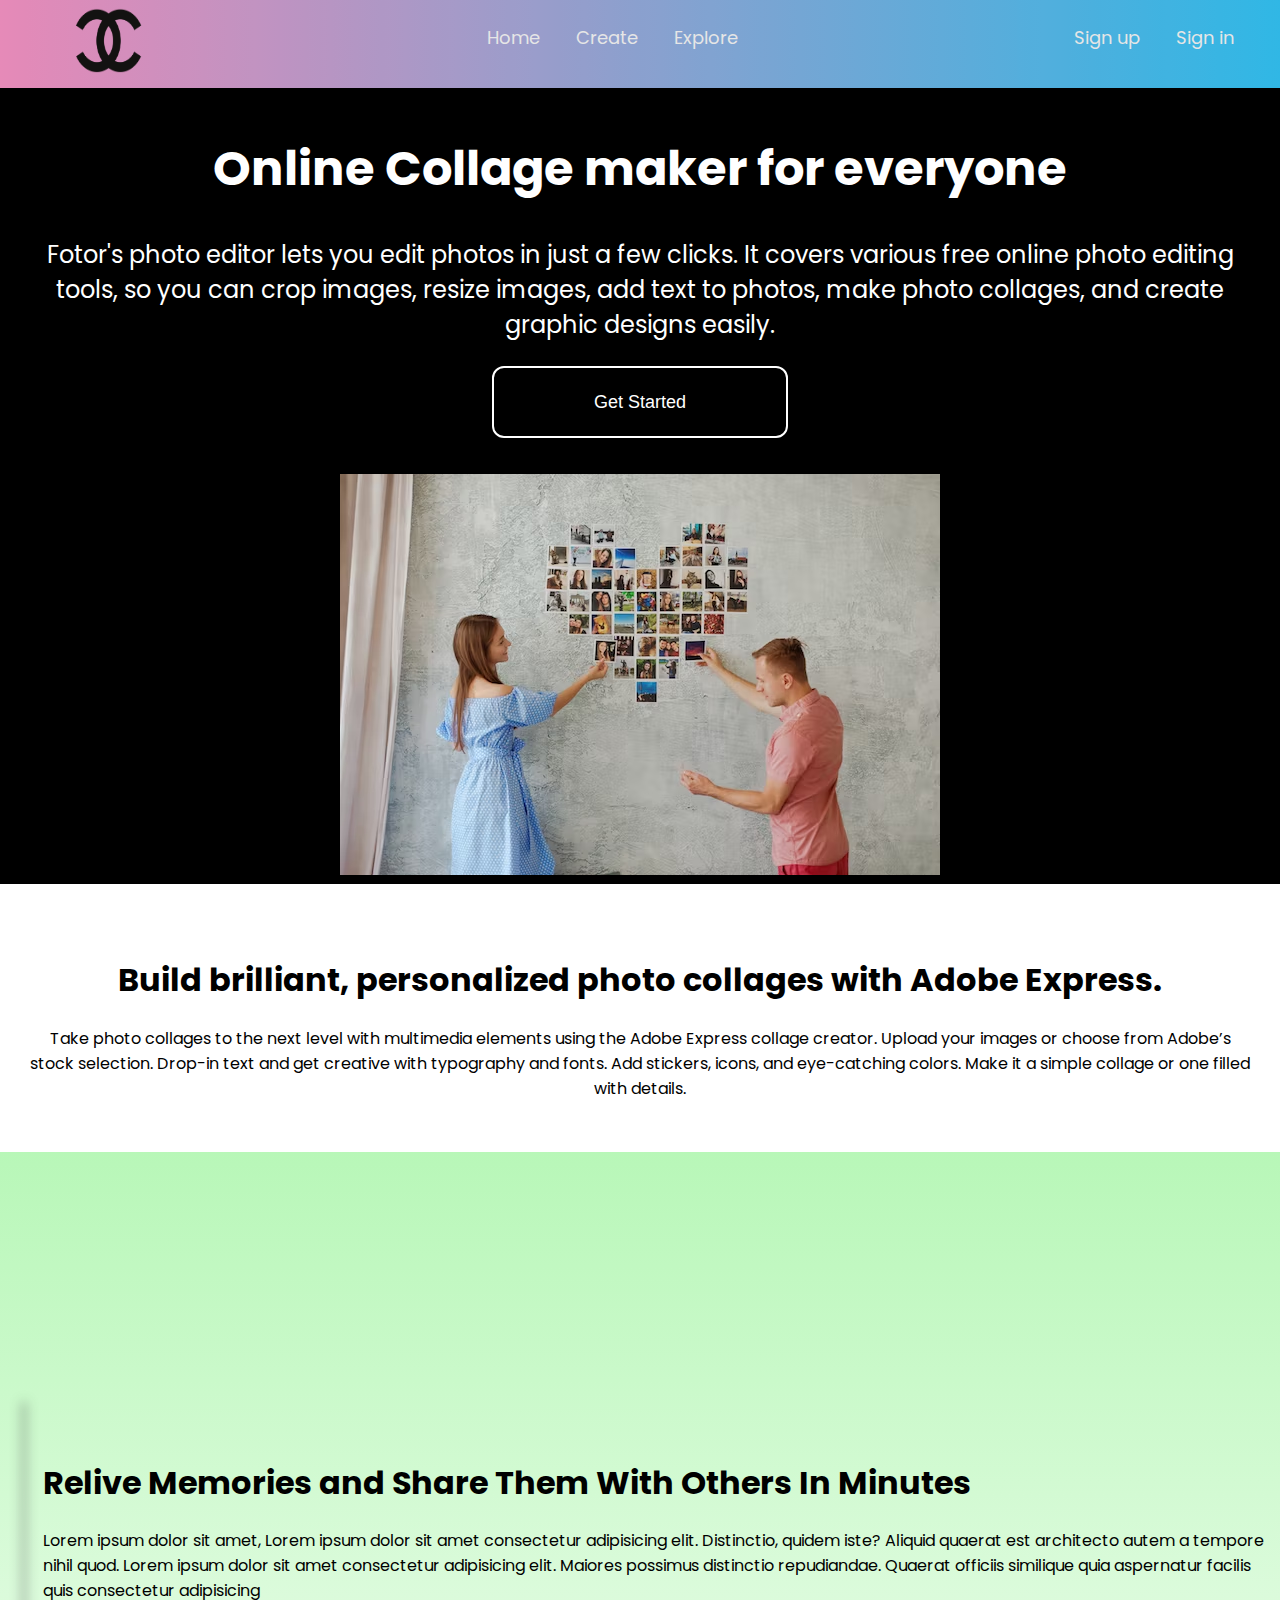
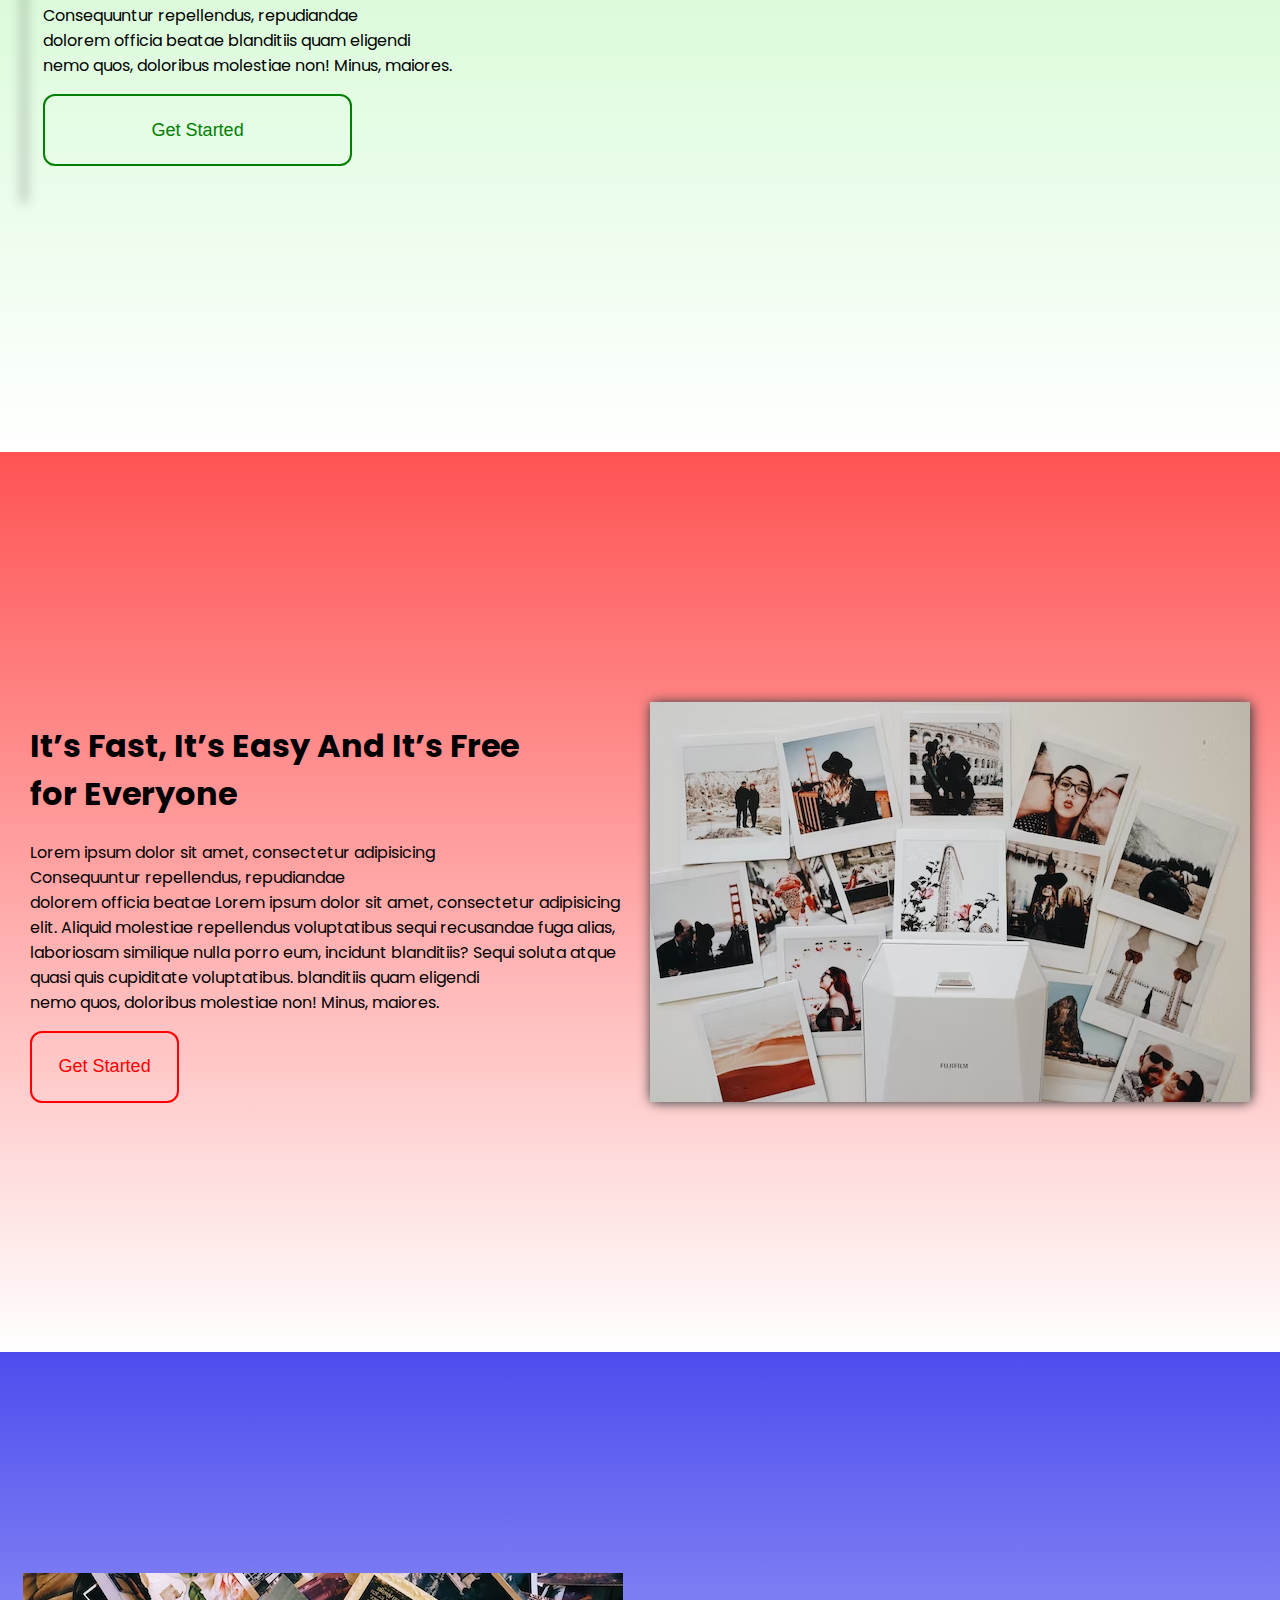
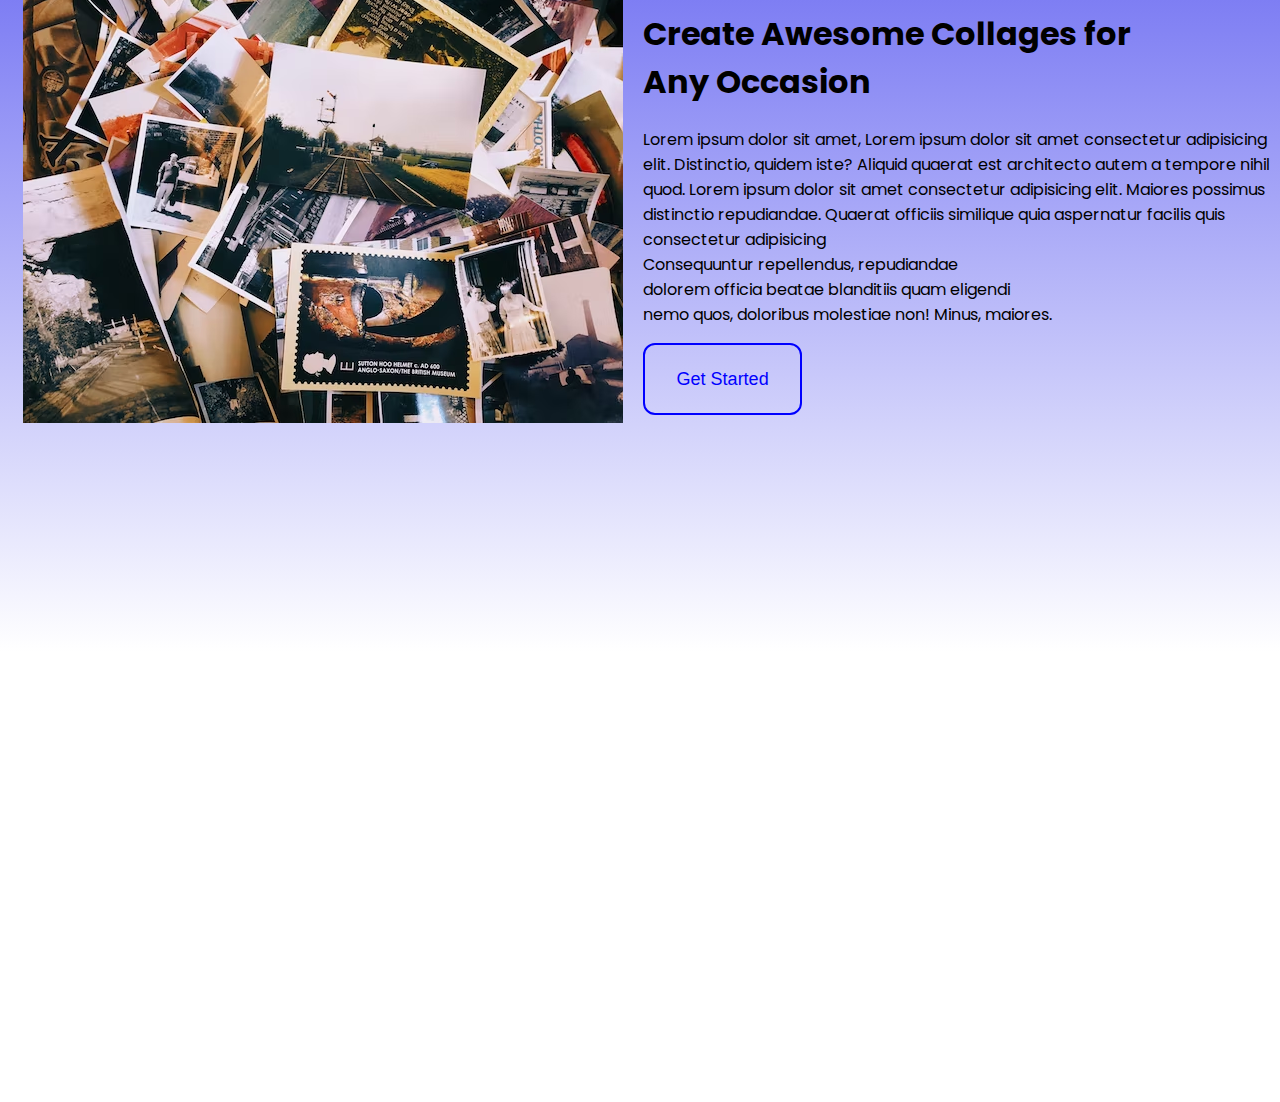
==== index.html @ 94524cd7 "Add files via upload" ====
<!DOCTYPE html>
<html lang="en">
<head>
    <meta charset="UTF-8">
    <meta http-equiv="X-UA-Compatible" content="IE=edge">
    <meta name="viewport" content="width=device-width, initial-scale=1.0">
    <title>Document</title>
    <link href="https://fonts.googleapis.com/css2?family=Poppins:wght@300&display=swap" rel="stylesheet">
    <link rel="stylesheet" href="frontend.css">
    <link rel="stylesheet" href="animation.css">
</head>
<body>
    <header class="container">
        <nav class="navbar">
            <div class="left">
                <img src="logo3.png" alt="Image not found" class="logo">
            </div>
            <div class="center" >
                <ul>
                    <li class="items1 hover"><a href="/index.html" class="navbtn">Home</a></li>
                    <li class="items1 hover"><a href="CollageFinal.html" class="navbtn">Create</a></li>
                    <li class="items1 hover"><a href="/text" class="navbtn">Explore</a></li>
                </ul>
            </div>
            <div class="right">
                <ul>
                    <li class="class hover"><a href="Sign up.html">Sign up</a></li>
                    <li class="class hover"><a href="Sign in.html">Sign in</a></li>
                </ul>
            </div>
        </nav>
    </header>
    <div class="container1">
        <div class="inside1">
            <div class="written">
                <h1 class="write1">Online Collage maker for everyone</h1>
                <p class="write2">Fotor's photo editor lets you edit photos in just a few clicks. It covers various free online photo editing <br> tools, so you can crop images, resize images, add text to photos, make photo collages, and create <br> graphic designs easily.</p>
                <button class="button1">
                    <div class="anchor">
                        <a href="CollageFinal.html" class="btna clg">Get Started</a>
                    </div>
                    </button>
            </div>
            <div class="written"></div>
            <img src="photo 5.avif" alt="" class="image1">
        </div>
    </div>
    <script src="/frontend.js"></script>
    <div class="space"></div>
    <div class="between1">
        <h1>Build brilliant, personalized photo collages with Adobe Express.</h1>
        <p>Take photo collages to the next level with multimedia elements using the Adobe Express collage creator. Upload your images or choose from Adobe’s <br> stock selection. Drop-in text and get creative with typography and fonts. Add stickers, icons, and eye-catching colors. Make it a simple collage or one filled <br> with details.</p>
    </div>
    <div class="inside2">
        <div class="image2">
            <img class=img2 src="Images/premium_photo-1661645573583-72f4219e1945.avif" alt="">
        </div>
        <div class="written2">
            <h1>Relive Memories and Share Them With Others In Minutes</h1>
            <p>Lorem ipsum dolor sit amet, Lorem ipsum dolor sit amet consectetur adipisicing elit. Distinctio, quidem iste? Aliquid quaerat est architecto autem a tempore nihil quod. Lorem ipsum dolor sit amet consectetur adipisicing elit. Maiores possimus distinctio repudiandae. Quaerat officiis similique quia aspernatur facilis quis <facere class="lorem20"></facere> consectetur adipisicing <br> Consequuntur repellendus, repudiandae <br> dolorem officia beatae blanditiis quam eligendi <br>nemo quos, doloribus molestiae non! Minus, maiores.</p>
            <button class="btn1"><a href="CollageFinal.html" class="btn1a clg">Get Started</a></button>
        </div>
    </div>
    <div class="space"></div>
    <div class="inside3">
        <div class="written3">
            <h1>It’s Fast, It’s Easy And It’s Free <br> for Everyone</h1>
            <p>Lorem ipsum dolor sit amet, consectetur adipisicing  <br> Consequuntur repellendus, repudiandae <br> dolorem officia beatae Lorem ipsum dolor sit amet, consectetur adipisicing elit. Aliquid molestiae repellendus voluptatibus sequi recusandae fuga alias, laboriosam similique nulla porro eum, incidunt blanditiis? Sequi soluta atque quasi quis cupiditate voluptatibus. blanditiis quam eligendi <br>nemo quos, doloribus molestiae non! Minus, maiores.</p>
            <button class="btn2"><a href="CollageFinal.html" class="btn2a clg">Get Started</a></button>
        </div>
        <div class="image3">
            <img src="photo3.avif" alt="">
        </div>
    </div>
    <div class="space"></div>
    <div class="inside4">
        <div class="image4">
            <img src="photo4.avif" alt="" class="img4">
        </div>
        <div class="written4">
            <h1 class="SEE" onscroll="pixel()">Create Awesome Collages for <br> Any Occasion</h1>
            <p>Lorem ipsum dolor sit amet, Lorem ipsum dolor sit amet consectetur adipisicing elit. Distinctio, quidem iste? Aliquid quaerat est architecto autem a tempore nihil quod. Lorem ipsum dolor sit amet consectetur adipisicing elit. Maiores possimus distinctio repudiandae. Quaerat officiis similique quia aspernatur facilis quis <facere class="lorem20"></facere> consectetur adipisicing <br> Consequuntur repellendus, repudiandae <br> dolorem officia beatae blanditiis quam eligendi <br>nemo quos, doloribus molestiae non! Minus, maiores.</p>
            <button class="btn3"><a href="CollageFinal.html" class="btn3a clg">Get Started</a></button>
        </div> 
    </div>
</body>
</html>
---- frontend.css ----
body{
    margin: 0px;
    padding: 0px;
    font-family: 'Poppins';
    background-color: black;
    color: rgb(255, 255, 255);
}
.navbar{
    display: flex;
    justify-content: center;
    padding: 8px;
    position: fixed;
    width: 100%;
    pointer-events: auto;
    background: linear-gradient(to left, #33ccff 0%, #ff99cc 100%);
    opacity: 0.9;
}

a{
    text-decoration: none;
    color: rgb(255, 255, 255);
    font-size: large;
}

.button{
    font-size: 15px;
}

/* This is for narvbar list */
.navbar li{
    list-style: none;
    margin-left: 36px;
}

/* This is center navbar */
.center ul{
    display: flex;
    margin-inline: 260px;
}

/* This is right navabr  */
.right ul{
    display: flex;
}

/* This is logo image */
.logo{
    height: 65px;
    width: 88px;
    /* margin-left: 53px; */
}

.container1{
    display: flex;
    justify-content: center;
}

.container::before{
    content: ' ';
    background: url('https://images.pexels.com/photos/1266808/pexels-photo-1266808.jpeg?auto=compress&cs=tinysrgb&w=1260&h=750&dpr=2') no-repeat center center/cover;
    position: absolute;
    width: 100%;
    height: 160%;
    z-index: -1;
    opacity: 0.8;
}

/* for page 1 written */
.inside1{
    text-align: center;
    font-size:x-large;
    margin-top: 1%;
}

.button1{
    width: 25%;
    height: 8vh;
    font-size: large;
    border-radius: 12px;
    background: none;
    color: rgb(255, 255, 255);
    border: 2px solid rgb(255, 255, 255);
}


.button1:hover{
    cursor: pointer;
    color: blue;
    background-color: rgb(255, 255, 255);
    border: 3px solid rgb(255, 255, 255);
    transition: 0.5s;
}
.btna:hover{
    cursor: pointer;
    color: blue;
    transition: 0.5s;
}

.btna{
    display: inline-block;
    padding-left: 90px;
    padding-right: 90px;
    padding-top: 10px;
    padding-bottom: 10px;
    color: rgb(255, 255, 255);
    font-style: none;
}


.button{
    width: 120px;
    height: 32px;
    border: 3px solid #0000ff;
    background-color: #0000ff;
    border-radius: 5px;
    color: #ffffff;
    text-decoration: none;
    position: relative;
    bottom: 4px;
    font-size: 15px;
}

.button:hover{
    background-color: white;
    border: 3px solid white;
    color: #0000ff;
    cursor: pointer;
}

.image1{
    margin-top: 3%;
}


/* This is between */
.space{
    background-color: white;
    background: white;
    height: 20%;
    z-index: -1;
}
.space::before{
    content: ' ';
    background: white;
    position: absolute;
    width: 100%;
    height: 150%;
    z-index: -1;
}
.between1{
    padding-top: 4%;
    text-align: center;
    /* background-color: white; */
    z-index: -1;
    background-color: white;
    color: black;
    margin-bottom: 4%;
}

/* This is second page  */
 
.inside2{
    display: flex;
    justify-content: end;
    padding-left: 23px;
    height: 100vh;
    align-items: center;
    color: rgb(0, 0, 0);
    background-image: linear-gradient(#b8f7b8, white);
}
/* .inside2::before{
    content:" ";
    background: url('/Images/collage.jpg') no-repeat center center/cover;
    position: absolute;
    z-index: -6;
    height: 100%;
    width: 100%;
    opacity: 0.5;
}  */


/* This is second page written  */
.written2{
    padding-left: 20px;
}

/* This is second page image1  */
.image2{
    box-shadow: 1px 1px 12px 1px#3a3c3d;
    height: 399px;
    border-radius: 6px;
}

.space::before{
    content: ' ';
    background: white;
    position: absolute;
    width: 100%;
    height: 150%;
    z-index: -1;
}
/* This is third page  */
.inside3{
    display: flex;
    justify-content: center;
    height: 100vh;
    align-items: center;
    padding-left: 30px;
    padding-right: 30px;
    color: rgb(0, 0, 0);
    background-image: linear-gradient(#ff5353, white);
}
/* .inside3::before{
    content:" ";
    background: url('/Images/photo4.avif') no-repeat center center/cover;
    position: absolute;
    z-index: -4;
    height: 100%;
    width: 100%;
    opacity: 0.5;
    right: 0px;
    left: 0px;
}  */

/* This is third page written  */
.written3{
    padding-right: 23px;
    color: rgb(0, 0, 0);
}

/* This is Third page image1  */
.image3{
    box-shadow: 1px 1px 12px 1px#3a3c3d;
    height: 399px;
    border-radius: 6px;
}

.space::before{
    content: ' ';
    background: white;
    position: absolute;
    width: 100%;
    height: 150%;
    z-index: -1;
}
/* This is second page  */
 
.inside4{
    display: flex;
    justify-content: end;
    padding-left: 23px;
    height: 100vh;
    align-items: center;
    color: rgb(0, 0, 0);
    background-image: linear-gradient(#4d4def, white);
    
}
/* .inside4::before{
    content:" ";
    background: url('/Images/photo6.avif') no-repeat center center/cover;
    position: absolute;
    z-index: -6;
    height: 100%;
    width: 100%;
    opacity: 0.5;
}  */

/* This is fourth page written  */
.written4{
    padding-left: 20px;
}

.btn1{
    width: 25%;
    height: 8vh;
    font-size: large;
    border-radius: 12px;
    background: none;
    color: green;
    border: 2px solid green;
}

.btn1:hover{
    cursor: pointer;
    color: blue;
    background-color: rgb(255, 255, 255);
    border: 3px solid rgb(255, 255, 255);
    transition: 0.5s;
}

.btn1a{
    color: green;
}

.btn3{
    width: 25%;
    height: 8vh;
    font-size: large;
    border-radius: 12px;
    background: none;
    color: blue;
    border: 2px solid blue;
}
.btn3a{
    color: blue;
}

.btn3:hover{
    cursor: pointer;
    color: blue;
    background-color: rgb(255, 255, 255);
    border: 3px solid rgb(255, 255, 255);
    transition: 0.5s;
}

.btn2{
    width: 25%;
    height: 8vh;
    font-size: large;
    border-radius: 12px;
    background: none;
    color: red;
    border: 2px solid red;
}

.btn2:hover{
    cursor: pointer;
    color: blue;
    background-color: rgb(255, 255, 255);
    border: 3px solid rgb(255, 255, 255);
    transition: 0.5s;
}

.btn2a{
    color: red;
}

.hover:hover{
    color: red;
}

a:hover{
    color: grey;
}
---- animation.css ----
/* page1 wriiten  */

.inside1{
    animation-name: displayss;
    animation-duration: 0.5s;
    animation-fill-mode: forwards;
    /* animation-delay: 0.5s; */
    animation-timing-function: ease-out;
    position: relative;
}
@keyframes displayss {
    from {
        top: 1250px;
    }
    to {
        top: 0px;
    }
}

/* navbar  */

.navbar{
    animation-name: displays;
    animation-duration: 0.5s;
    animation-fill-mode: forwards;
    /* animation-delay: 0.5s; */
    animation-timing-function: ease-out;
    position: relative;
}
@keyframes displays {
    from {
        bottom: 1250px;
    }
    to {
        bottom: 0px;
    }
}

.popup{
    animation-name: displayss;
    animation-duration: 0.5s;
    animation-fill-mode: forwards;
    /* animation-delay: 0.5s; */
    animation-timing-function: ease-out;
    position: relative;
}
@keyframes displayss {
    from {
        top: 1250px;
    }
    to {
        top: 0px;
    }
}


.boxLeft{
    animation-name: displaysss;
    animation-duration: 0.5s;
    animation-fill-mode: forwards;
    /* animation-delay: 0.5s; */
    animation-timing-function: ease-out;
    position: relative;
}
@keyframes displaysss {
    from {
        right: 1250px;
    }
    to {
        right: 0px;
    }
}
.boxCenter1{
    animation-name: displayssss;
    animation-duration: 0.5s;
    animation-fill-mode: forwards;
    /* animation-delay: 0.5s; */
    animation-timing-function: ease-out;
    position: relative;
}
@keyframes displayssss {
    from {
        right: 1250px;
    }
    to {
        right: 0px;
    }
}

.boxCenter2{
    animation-name: displayssssss;
    animation-duration: 0.5s;
    animation-fill-mode: forwards;
    /* animation-delay: 0.5s; */
    animation-timing-function: ease-out;
    position: relative;
}
@keyframes displayssssss {
    from {
        right: 1250px;
    }
    to {
        right: 0px;
    }
}


.boxCenter3{
    animation-name: displaysssss;
    animation-duration: 0.5s;
    animation-fill-mode: forwards;
    /* animation-delay: 0.5s; */
    animation-timing-function: ease-out;
    position: relative;
}
@keyframes displaysssss {
    from {
        right: 1250px;
    }
    to {
        right: 0px;
    }
}
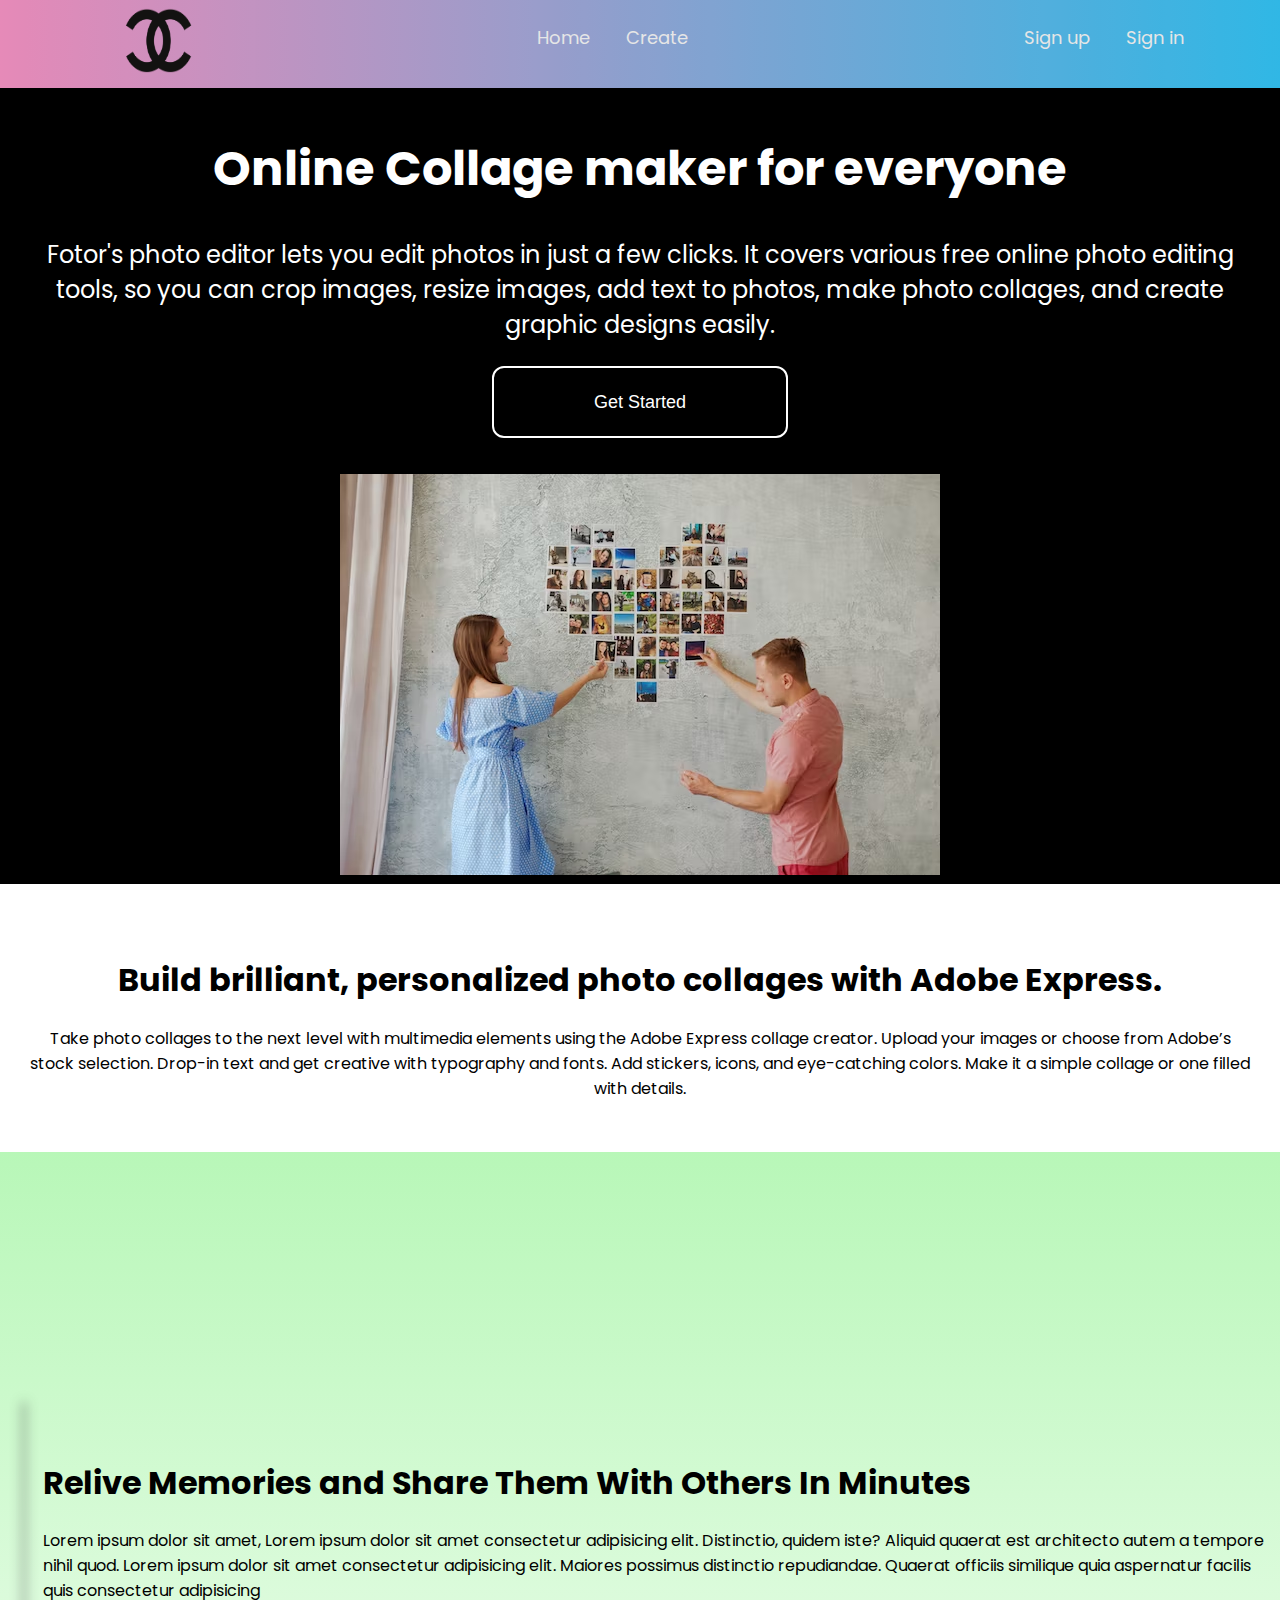
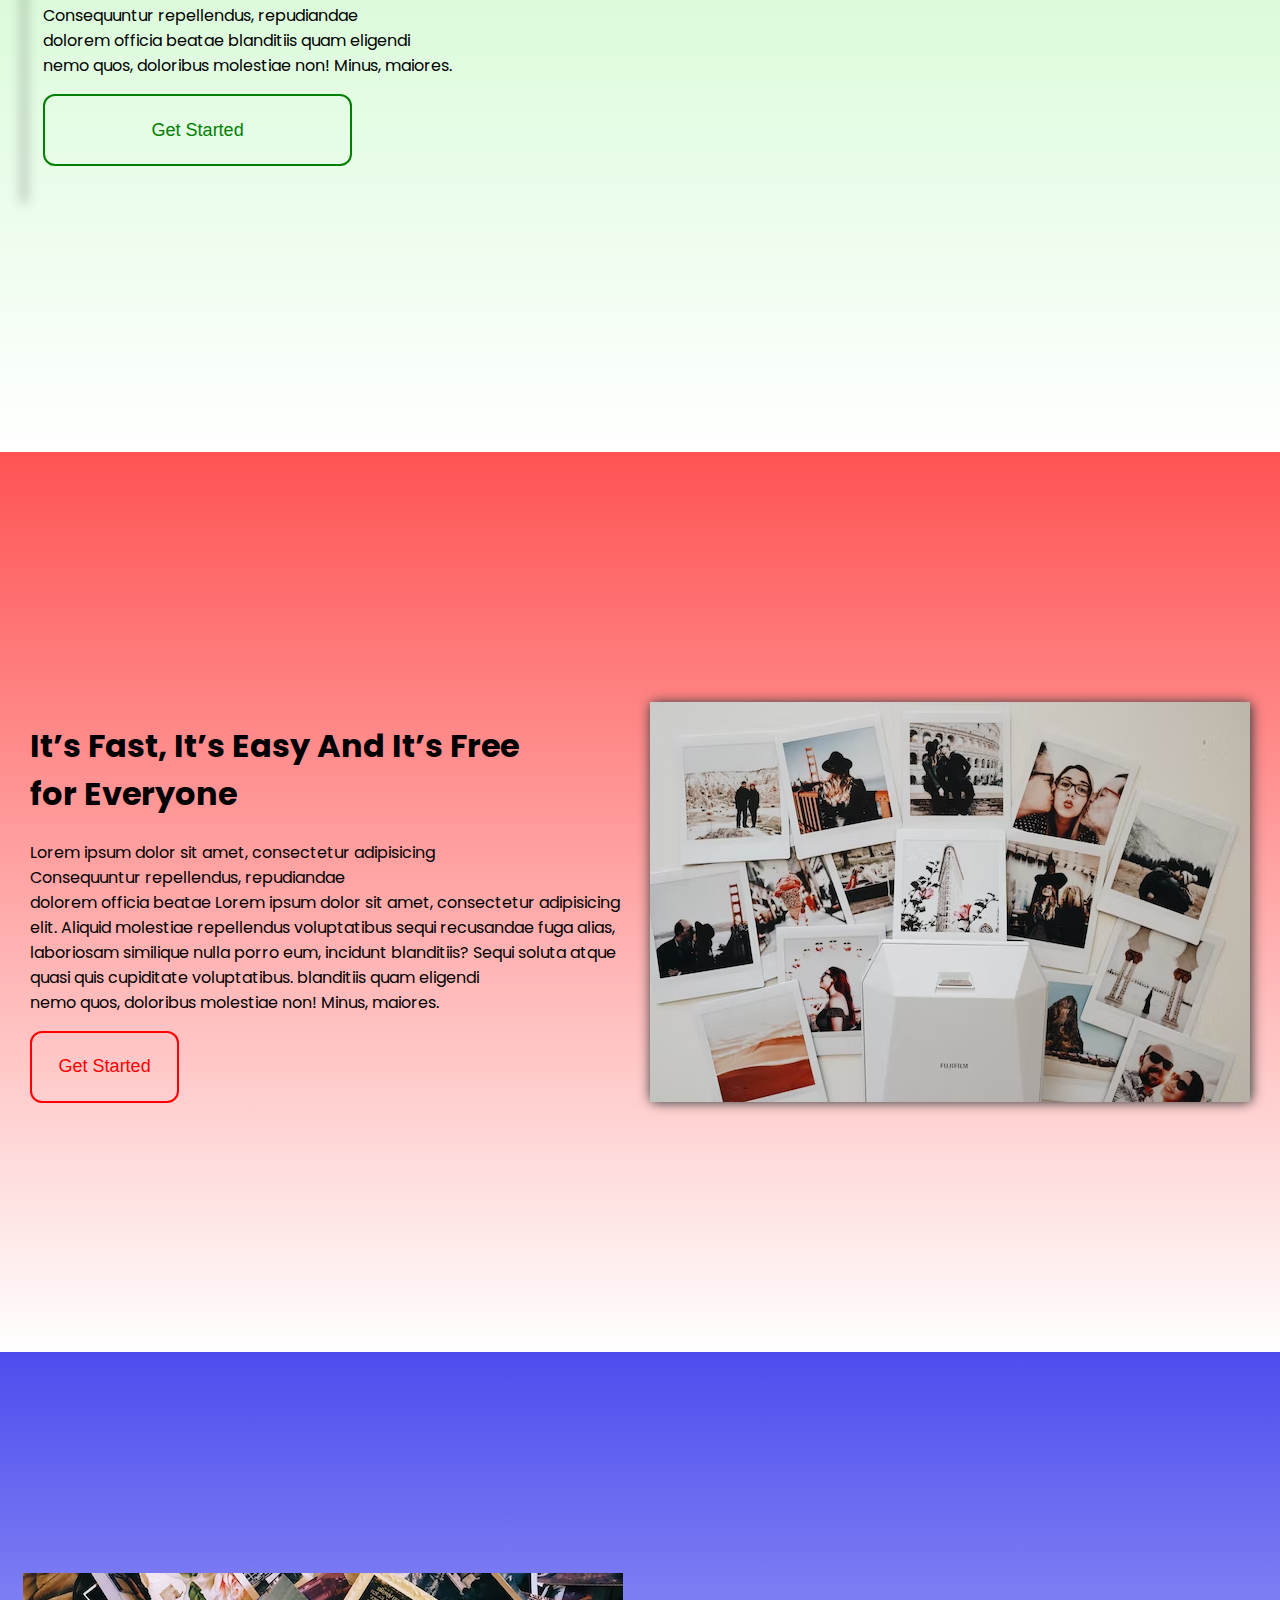
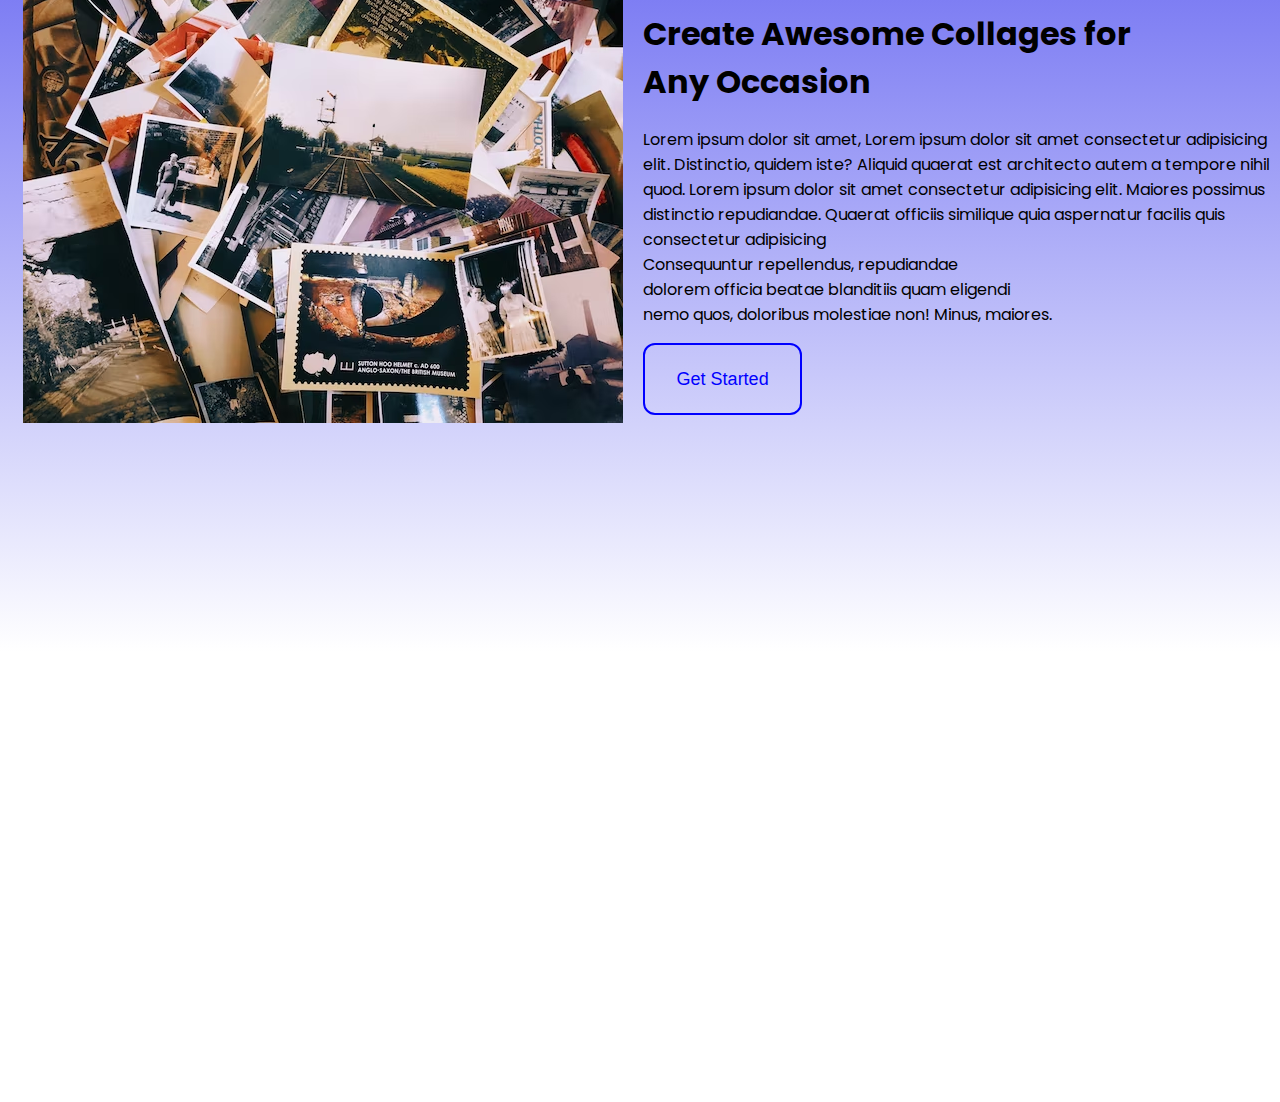
==== commit 9a95461e: "Update index.html" ====
--- a/index.html
+++ b/index.html
@@ -17,9 +17,8 @@
             </div>
             <div class="center" >
                 <ul>
-                    <li class="items1 hover"><a href="/index.html" class="navbtn">Home</a></li>
+                    <li class="items1 hover"><a href="index.html" class="navbtn">Home</a></li>
                     <li class="items1 hover"><a href="CollageFinal.html" class="navbtn">Create</a></li>
-                    <li class="items1 hover"><a href="/text" class="navbtn">Explore</a></li>
                 </ul>
             </div>
             <div class="right">
@@ -84,4 +83,4 @@
         </div> 
     </div>
 </body>
-</html>+</html>
